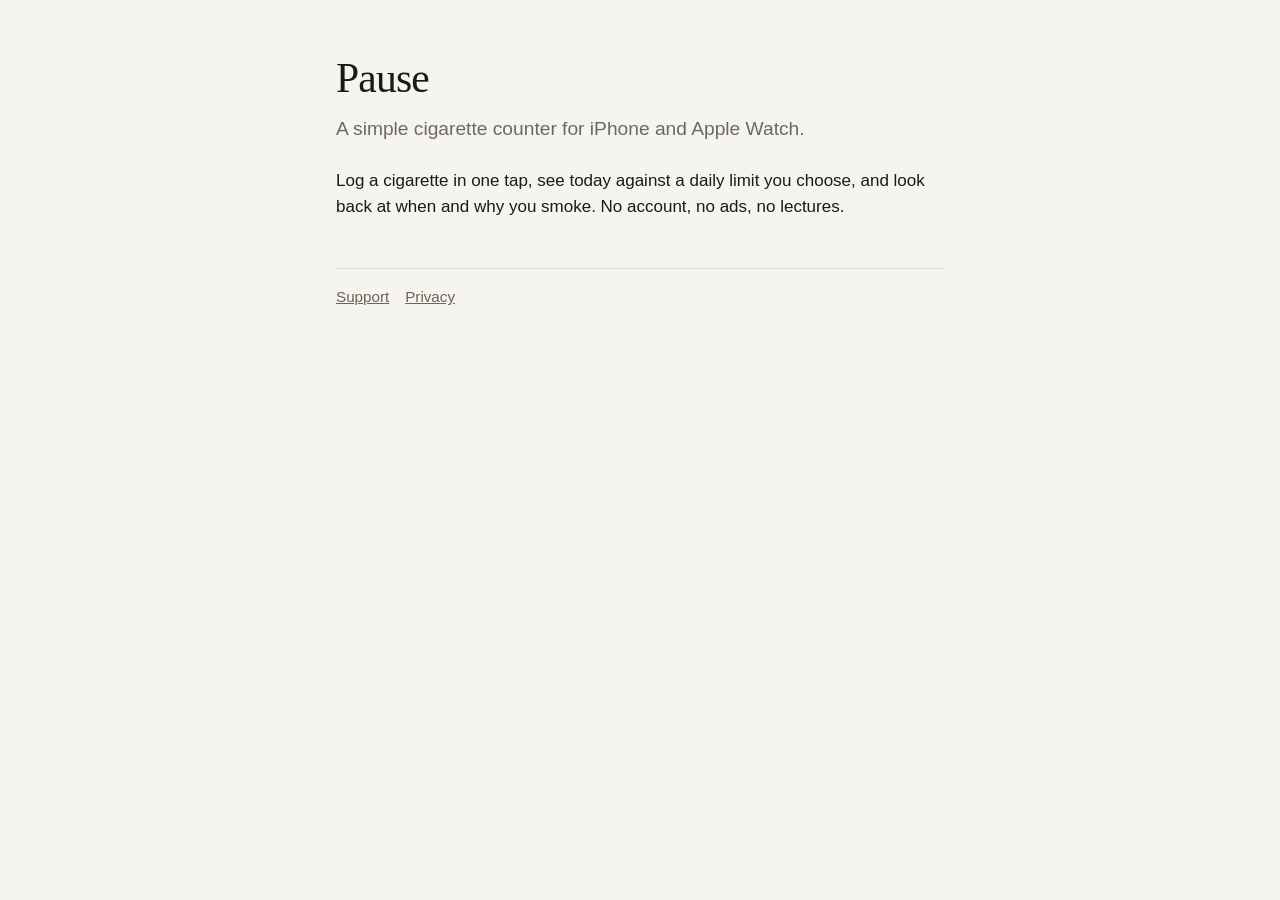
==== index.html @ 1e91a4d9 "Pause website: home, support and privacy pages" ====
<!doctype html>
<html lang="en">
<head>
<meta charset="utf-8">
<meta name="viewport" content="width=device-width, initial-scale=1">
<title>Pause</title>
<link rel="stylesheet" href="style.css">
</head>
<body>
<main>
  <h1>Pause</h1>
  <p class="lede">A simple cigarette counter for iPhone and Apple Watch.</p>
  <p>Log a cigarette in one tap, see today against a daily limit you choose, and look back at when and why you smoke. No account, no ads, no lectures.</p>
  <nav><a href="support.html">Support</a><a href="privacy.html">Privacy</a></nav>
</main>
</body>
</html>
---- style.css ----
:root {
  --bg: #f6f4ef;
  --text: #1b1a18;
  --muted: #6c6862;
  --line: #e2ddd4;
  --accent: #6b6457;
}
@media (prefers-color-scheme: dark) {
  :root {
    --bg: #121212;
    --text: #f2f0eb;
    --muted: #9e9e9c;
    --line: #2b2a28;
    --accent: #d6d1c7;
  }
}
* { box-sizing: border-box; }
body {
  margin: 0;
  background: var(--bg);
  color: var(--text);
  font: 17px/1.55 -apple-system, BlinkMacSystemFont, "SF Pro Text", "Helvetica Neue", Arial, sans-serif;
}
main { max-width: 640px; margin: 0 auto; padding: 56px 16px 64px; }
h1, h2 { font-family: "New York", Georgia, "Times New Roman", serif; font-weight: 400; }
h1 { font-size: 2.6rem; line-height: 1.1; margin: 0 0 12px; letter-spacing: -0.02em; }
h2 { font-size: 1.35rem; margin: 36px 0 8px; }
.lede { font-size: 1.2rem; color: var(--muted); margin: 0 0 24px; }
.muted { color: var(--muted); font-size: 0.95rem; }
a { color: var(--accent); }
nav { display: flex; gap: 16px; margin-top: 48px; padding-top: 16px; border-top: 1px solid var(--line); font-size: 0.95rem; }
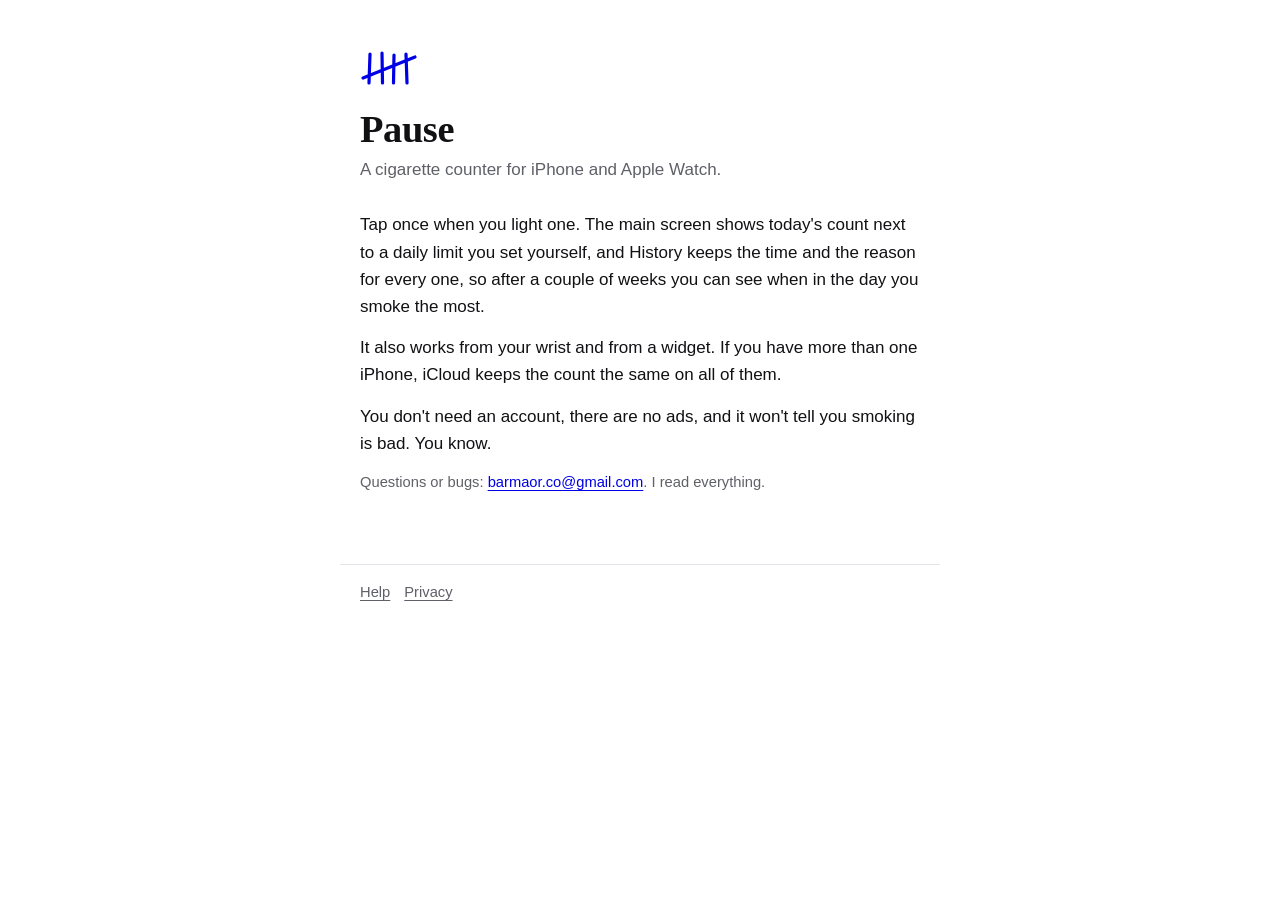
==== commit 83b506ba: "Rewrite the site in my own words, blue instead of beige" ====
--- a/index.html
+++ b/index.html
@@ -3,15 +3,22 @@
 <head>
 <meta charset="utf-8">
 <meta name="viewport" content="width=device-width, initial-scale=1">
-<title>Pause</title>
+<title>Pause, a cigarette counter</title>
+<meta name="description" content="Pause counts your cigarettes on iPhone and Apple Watch, against a daily limit you pick.">
 <link rel="stylesheet" href="style.css">
 </head>
 <body>
 <main>
+  <svg class="tally" viewBox="0 0 72 40" fill="none" stroke="currentColor" stroke-width="3.2" stroke-linecap="round" aria-hidden="true"><path d="M10 6l-1 29M22 5l.5 30M34 7l-.5 28M46 6l1 29M3 30L55 9"/></svg>
   <h1>Pause</h1>
-  <p class="lede">A simple cigarette counter for iPhone and Apple Watch.</p>
-  <p>Log a cigarette in one tap, see today against a daily limit you choose, and look back at when and why you smoke. No account, no ads, no lectures.</p>
-  <nav><a href="support.html">Support</a><a href="privacy.html">Privacy</a></nav>
+  <p class="sub">A cigarette counter for iPhone and Apple Watch.</p>
+
+  <p>Tap once when you light one. The main screen shows today's count next to a daily limit you set yourself, and History keeps the time and the reason for every one, so after a couple of weeks you can see when in the day you smoke the most.</p>
+  <p>It also works from your wrist and from a widget. If you have more than one iPhone, iCloud keeps the count the same on all of them.</p>
+  <p>You don't need an account, there are no ads, and it won't tell you smoking is bad. You know.</p>
+
+  <p class="note">Questions or bugs: <a href="mailto:barmaor.co@gmail.com">barmaor.co@gmail.com</a>. I read everything.</p>
 </main>
+<footer><a href="support.html">Help</a><a href="privacy.html">Privacy</a></footer>
 </body>
 </html>
--- a/style.css
+++ b/style.css
@@ -1,17 +1,18 @@
 :root {
-  --bg: #f6f4ef;
-  --text: #1b1a18;
-  --muted: #6c6862;
-  --line: #e2ddd4;
-  --accent: #6b6457;
+  --bg: #fff;
+  --text: #111114;
+  --muted: #5f6068;
+  --line: #e4e4ea;
+  --blue: #0000e6;
+  --link: #0000e6;
 }
 @media (prefers-color-scheme: dark) {
   :root {
-    --bg: #121212;
-    --text: #f2f0eb;
-    --muted: #9e9e9c;
-    --line: #2b2a28;
-    --accent: #d6d1c7;
+    --bg: #0b0b0e;
+    --text: #ececf1;
+    --muted: #9a9ba6;
+    --line: #26262e;
+    --link: #7c86ff;
   }
 }
 * { box-sizing: border-box; }
@@ -19,13 +20,20 @@
   margin: 0;
   background: var(--bg);
   color: var(--text);
-  font: 17px/1.55 -apple-system, BlinkMacSystemFont, "SF Pro Text", "Helvetica Neue", Arial, sans-serif;
+  font: 17px/1.6 -apple-system, BlinkMacSystemFont, "Helvetica Neue", Arial, sans-serif;
 }
-main { max-width: 640px; margin: 0 auto; padding: 56px 16px 64px; }
-h1, h2 { font-family: "New York", Georgia, "Times New Roman", serif; font-weight: 400; }
-h1 { font-size: 2.6rem; line-height: 1.1; margin: 0 0 12px; letter-spacing: -0.02em; }
-h2 { font-size: 1.35rem; margin: 36px 0 8px; }
-.lede { font-size: 1.2rem; color: var(--muted); margin: 0 0 24px; }
-.muted { color: var(--muted); font-size: 0.95rem; }
-a { color: var(--accent); }
-nav { display: flex; gap: 16px; margin-top: 48px; padding-top: 16px; border-top: 1px solid var(--line); font-size: 0.95rem; }
+main { max-width: 600px; margin: 0 auto; padding: 48px 20px 56px; }
+a { color: var(--link); text-underline-offset: 3px; }
+
+/* four strokes and a slash, like counting on a napkin */
+.tally { display: block; width: 72px; height: 40px; margin: 0 0 20px; color: var(--blue); }
+@media (prefers-color-scheme: dark) { .tally { color: var(--link); } }
+
+h1 { font: 700 2.4rem/1.1 "New York", Georgia, serif; margin: 0 0 6px; letter-spacing: -0.01em; }
+h2 { font-size: 1.05rem; margin: 32px 0 4px; }
+.sub { margin: 0 0 28px; color: var(--muted); }
+p { margin: 0 0 14px; }
+.q { font-weight: 600; margin-bottom: 2px; }
+.note { color: var(--muted); font-size: 0.92rem; }
+footer { max-width: 600px; margin: 0 auto; padding: 16px 20px 40px; border-top: 1px solid var(--line); color: var(--muted); font-size: 0.92rem; }
+footer a { color: inherit; margin-right: 14px; }
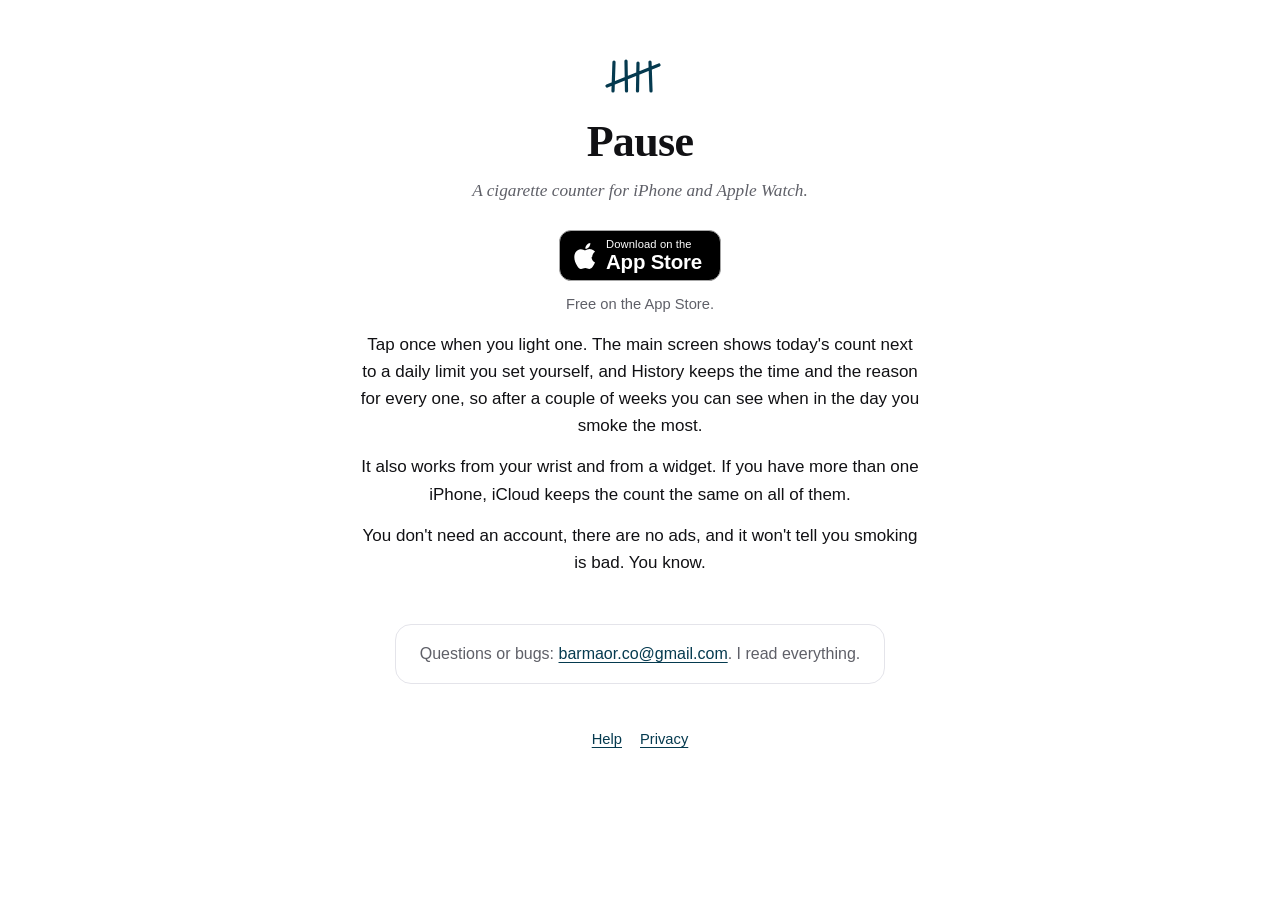
==== commit 24b7edc2: "Home and help pages: centered and easier to read, with App Store links" ====
--- a/index.html
+++ b/index.html
@@ -7,11 +7,13 @@
 <meta name="description" content="Pause counts your cigarettes on iPhone and Apple Watch, against a daily limit you pick.">
 <link rel="stylesheet" href="style.css">
 </head>
-<body>
+<body class="pp">
 <main>
   <svg class="tally" viewBox="0 0 72 40" fill="none" stroke="currentColor" stroke-width="3.2" stroke-linecap="round" aria-hidden="true"><path d="M10 6l-1 29M22 5l.5 30M34 7l-.5 28M46 6l1 29M3 30L55 9"/></svg>
   <h1>Pause</h1>
   <p class="sub">A cigarette counter for iPhone and Apple Watch.</p>
+  <p class="get"><a class="store" href="https://apps.apple.com/app/pause-smoke-less/id6825868376"><svg viewBox="0 0 17 20" aria-hidden="true"><path d="M14.1 10.6c0-2.6 2.1-3.8 2.2-3.9-1.2-1.8-3.1-2-3.7-2-1.6-.2-3.1.9-3.9.9-.8 0-2-.9-3.4-.9-1.7 0-3.3 1-4.2 2.6-1.8 3.1-.5 7.7 1.3 10.2.8 1.2 1.8 2.6 3.1 2.5 1.2 0 1.7-.8 3.2-.8s1.9.8 3.2.8c1.3 0 2.2-1.2 3-2.4.9-1.4 1.3-2.7 1.3-2.8 0 0-2.6-1-2.6-4.1zM11.6 3c.7-.8 1.1-1.9 1-3-1 0-2.1.7-2.8 1.5-.6.7-1.2 1.8-1 2.9 1.1.1 2.1-.6 2.8-1.4z"/></svg><span><small>Download on the</small><b>App Store</b></span></a></p>
+  <p class="small">Free on the App Store.</p>
 
   <p>Tap once when you light one. The main screen shows today's count next to a daily limit you set yourself, and History keeps the time and the reason for every one, so after a couple of weeks you can see when in the day you smoke the most.</p>
   <p>It also works from your wrist and from a widget. If you have more than one iPhone, iCloud keeps the count the same on all of them.</p>
--- a/style.css
+++ b/style.css
@@ -3,8 +3,8 @@
   --text: #111114;
   --muted: #5f6068;
   --line: #e4e4ea;
-  --blue: #0000e6;
-  --link: #0000e6;
+  --blue: #053A4F;
+  --link: #053A4F;
 }
 @media (prefers-color-scheme: dark) {
   :root {
@@ -12,7 +12,7 @@
     --text: #ececf1;
     --muted: #9a9ba6;
     --line: #26262e;
-    --link: #7c86ff;
+    --link: #52CBE3;
   }
 }
 * { box-sizing: border-box; }
@@ -37,3 +37,47 @@
 .note { color: var(--muted); font-size: 0.92rem; }
 footer { max-width: 600px; margin: 0 auto; padding: 16px 20px 40px; border-top: 1px solid var(--line); color: var(--muted); font-size: 0.92rem; }
 footer a { color: inherit; margin-right: 14px; }
+:root { --pp: var(--link); }
+
+/* Hand-made look: one calm centered column, shared by the home, help and privacy pages */
+body.pp { text-align: center; }
+.pp main { max-width: 680px; margin: 0 auto; padding: 56px 22px 36px; }
+.pp h1 { font: 700 clamp(2.15rem, 6.4vw, 2.75rem)/1.08 "New York", "Iowan Old Style", Georgia, serif; letter-spacing: -.015em; margin: 0 auto 12px; max-width: 16em; text-wrap: balance; }
+.pp h1 + .sub, .pp h1 + .small, .pp .top + .sub { font: italic 1.08rem/1.55 "New York", "Iowan Old Style", Georgia, serif; color: var(--muted); max-width: 31em; margin: 0 auto 26px; text-wrap: pretty; }
+.pp main > p, .pp main > ul, .pp main > ol, .pp main > .card { max-width: 33em; margin-left: auto; margin-right: auto; text-wrap: pretty; }
+.pp h2 { font: italic 600 1.32rem/1.3 "New York", "Iowan Old Style", Georgia, serif; color: var(--pp); letter-spacing: 0; margin: 0 auto 10px; max-width: 26em; text-wrap: balance; }
+.pp h2::before { content: ""; display: block; width: 46px; height: 12px; margin: 44px auto 16px; background: var(--pp); opacity: .5;
+                 -webkit-mask: url("data:image/svg+xml,%3Csvg xmlns='http://www.w3.org/2000/svg' viewBox='0 0 46 12'%3E%3Cpath d='M2 7.5c4.5-5 8.5-5 12.5-.4s8.3 4.4 12.4-.2 8.6-4.8 12.3-.1c1.6 2 3 2.6 4.3 2.4' fill='none' stroke='black' stroke-width='2.2' stroke-linecap='round'/%3E%3C/svg%3E") center / contain no-repeat; mask: url("data:image/svg+xml,%3Csvg xmlns='http://www.w3.org/2000/svg' viewBox='0 0 46 12'%3E%3Cpath d='M2 7.5c4.5-5 8.5-5 12.5-.4s8.3 4.4 12.4-.2 8.6-4.8 12.3-.1c1.6 2 3 2.6 4.3 2.4' fill='none' stroke='black' stroke-width='2.2' stroke-linecap='round'/%3E%3C/svg%3E") center / contain no-repeat; }
+.pp ul, .pp ol { list-style: none; padding: 0; }
+.pp li { margin: 0 0 12px; }
+.pp ol { counter-reset: step; }
+.pp ol li { counter-increment: step; }
+.pp ol li::before { content: counter(step); display: block; width: 26px; height: 26px; margin: 0 auto 4px; border: 1.5px solid var(--pp); border-radius: 50%;
+                    font: italic 600 .9rem/23px "New York", Georgia, serif; color: var(--pp); }
+.pp strong { font-weight: 650; }
+.pp a { color: var(--pp); }
+.pp .q { font-weight: 650; margin-top: 26px; margin-bottom: 4px; }
+.pp .small { font-size: .92rem; color: var(--muted); }
+.pp .card { text-align: center; }
+.pp main > p.note { display: block; width: fit-content; max-width: 100%; margin: 48px auto 0; padding: 16px 24px; border: 1px solid var(--line); border-radius: 16px; font-size: 1rem; color: var(--muted); }
+.pp header.site { justify-content: center; flex-wrap: wrap; }
+.pp header.site nav { margin-left: 18px; }
+.pp footer { text-align: center; border-top: 0; padding-top: 8px; }
+.pp footer a { margin: 0 9px; }
+.pp .hero-icon { display: block; width: 96px; height: 96px; margin: 0 auto 22px; border-radius: 22px; rotate: -4deg; box-shadow: 0 12px 30px rgba(0,0,0,.18); }
+.pp .tally { margin: 0 auto 22px; }
+.pp .top { flex-direction: column; justify-content: center; gap: 18px; margin-bottom: 12px; }
+.pp .get { display: flex; flex-wrap: wrap; justify-content: center; align-items: center; gap: 12px 18px; margin: 4px auto 12px; }
+.pp .store { display: inline-flex; align-items: center; gap: 10px; background: #000; color: #fff; border: 1px solid #a6a6a6; border-radius: 12px;
+             padding: 7px 18px 7px 14px; text-decoration: none; line-height: 1.1; text-align: left; transition: transform .15s; }
+.pp .store:hover { transform: translateY(-1px); }
+.pp .store svg { width: 22px; height: 26px; fill: #fff; flex: none; }
+.pp .store small { display: block; font-size: .7rem; letter-spacing: .01em; }
+.pp .store b { display: block; font-size: 1.28rem; font-weight: 600; letter-spacing: -.01em; }
+.pp .get .soon { background: none; color: var(--muted); border: 1.5px dashed var(--line); font-weight: 500; font-style: italic; padding: 10px 18px; border-radius: 12px; }
+.pp .shots { justify-content: center; margin: 34px auto 8px; }
+.pp .shots figcaption { font-style: italic; }
+@media (max-width: 520px) {
+  .pp main { padding: 40px 18px 28px; }
+  .pp h2::before { margin-top: 36px; }
+}
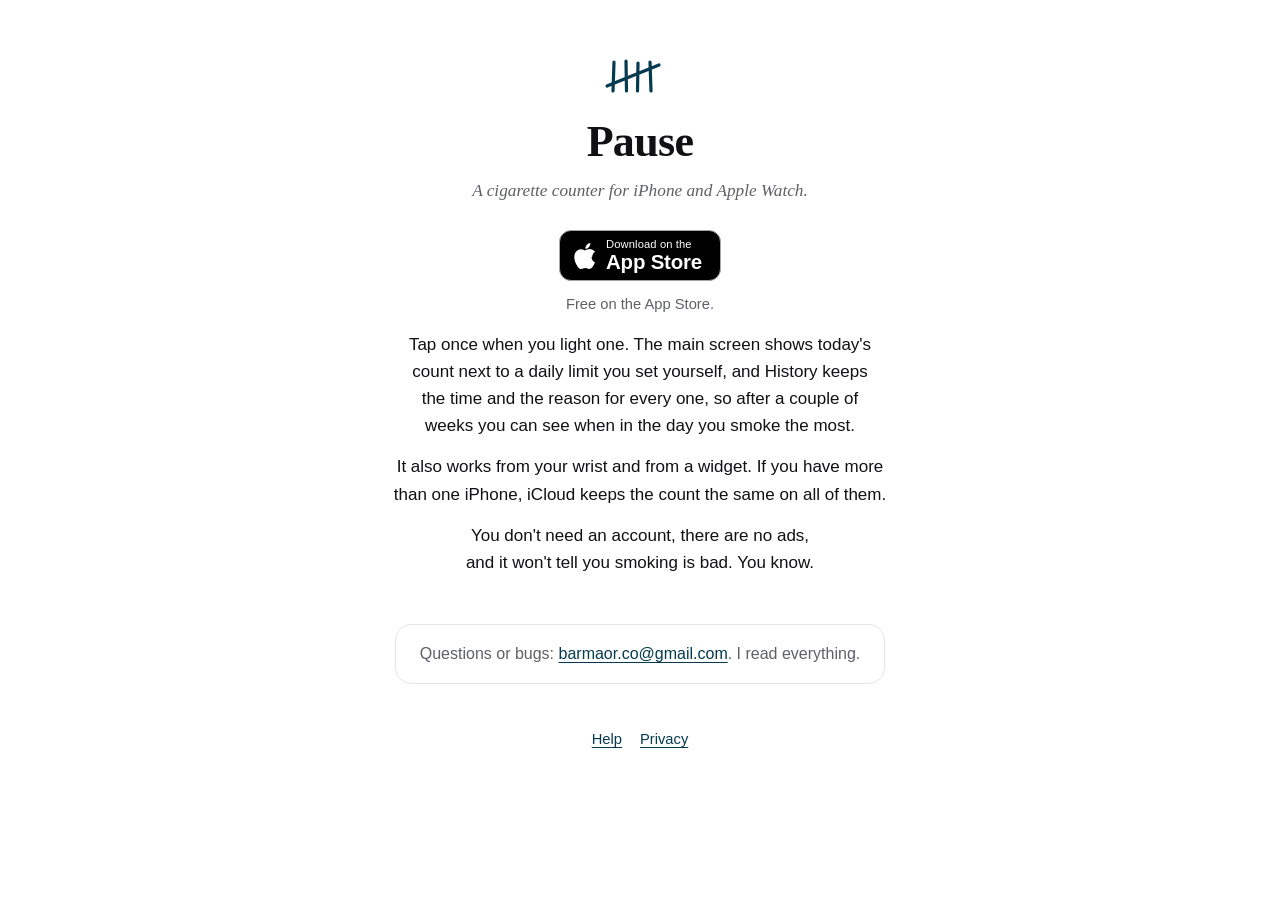
==== commit d21b296b: "Tidier line breaks on phones" ====
--- a/index.html
+++ b/index.html
@@ -19,7 +19,7 @@
   <p>It also works from your wrist and from a widget. If you have more than one iPhone, iCloud keeps the count the same on all of them.</p>
   <p>You don't need an account, there are no ads, and it won't tell you smoking is bad. You know.</p>
 
-  <p class="note">Questions or bugs: <a href="mailto:barmaor.co@gmail.com">barmaor.co@gmail.com</a>. I read everything.</p>
+  <p class="note">Questions or bugs: <a href="mailto:barmaor.co@gmail.com">barmaor.co@gmail.com</a>. <span class="nb">I read everything.</span></p>
 </main>
 <footer><a href="support.html">Help</a><a href="privacy.html">Privacy</a></footer>
 </body>
--- a/style.css
+++ b/style.css
@@ -12,7 +12,7 @@
     --text: #ececf1;
     --muted: #9a9ba6;
     --line: #26262e;
-    --link: #52CBE3;
+    --link: #3092B5;
   }
 }
 * { box-sizing: border-box; }
@@ -34,7 +34,8 @@
 .sub { margin: 0 0 28px; color: var(--muted); }
 p { margin: 0 0 14px; }
 .q { font-weight: 600; margin-bottom: 2px; }
-.note { color: var(--muted); font-size: 0.92rem; }
+.note { color: var(--muted); font-size: 0.92rem; text-wrap: balance; }
+.nb { white-space: nowrap; }
 footer { max-width: 600px; margin: 0 auto; padding: 16px 20px 40px; border-top: 1px solid var(--line); color: var(--muted); font-size: 0.92rem; }
 footer a { color: inherit; margin-right: 14px; }
 :root { --pp: var(--link); }
@@ -46,8 +47,7 @@
 .pp h1 + .sub, .pp h1 + .small, .pp .top + .sub { font: italic 1.08rem/1.55 "New York", "Iowan Old Style", Georgia, serif; color: var(--muted); max-width: 31em; margin: 0 auto 26px; text-wrap: pretty; }
 .pp main > p, .pp main > ul, .pp main > ol, .pp main > .card { max-width: 33em; margin-left: auto; margin-right: auto; text-wrap: pretty; }
 .pp h2 { font: italic 600 1.32rem/1.3 "New York", "Iowan Old Style", Georgia, serif; color: var(--pp); letter-spacing: 0; margin: 0 auto 10px; max-width: 26em; text-wrap: balance; }
-.pp h2::before { content: ""; display: block; width: 46px; height: 12px; margin: 44px auto 16px; background: var(--pp); opacity: .5;
-                 -webkit-mask: url("data:image/svg+xml,%3Csvg xmlns='http://www.w3.org/2000/svg' viewBox='0 0 46 12'%3E%3Cpath d='M2 7.5c4.5-5 8.5-5 12.5-.4s8.3 4.4 12.4-.2 8.6-4.8 12.3-.1c1.6 2 3 2.6 4.3 2.4' fill='none' stroke='black' stroke-width='2.2' stroke-linecap='round'/%3E%3C/svg%3E") center / contain no-repeat; mask: url("data:image/svg+xml,%3Csvg xmlns='http://www.w3.org/2000/svg' viewBox='0 0 46 12'%3E%3Cpath d='M2 7.5c4.5-5 8.5-5 12.5-.4s8.3 4.4 12.4-.2 8.6-4.8 12.3-.1c1.6 2 3 2.6 4.3 2.4' fill='none' stroke='black' stroke-width='2.2' stroke-linecap='round'/%3E%3C/svg%3E") center / contain no-repeat; }
+.pp h2::before { content: ""; display: block; margin-top: 52px; }
 .pp ul, .pp ol { list-style: none; padding: 0; }
 .pp li { margin: 0 0 12px; }
 .pp ol { counter-reset: step; }
@@ -81,3 +81,6 @@
   .pp main { padding: 40px 18px 28px; }
   .pp h2::before { margin-top: 36px; }
 }
+
+/* Even line lengths, no stray last words */
+p, li, .pp main > p, .pp main > ul, .pp main > ol { text-wrap: balance; }
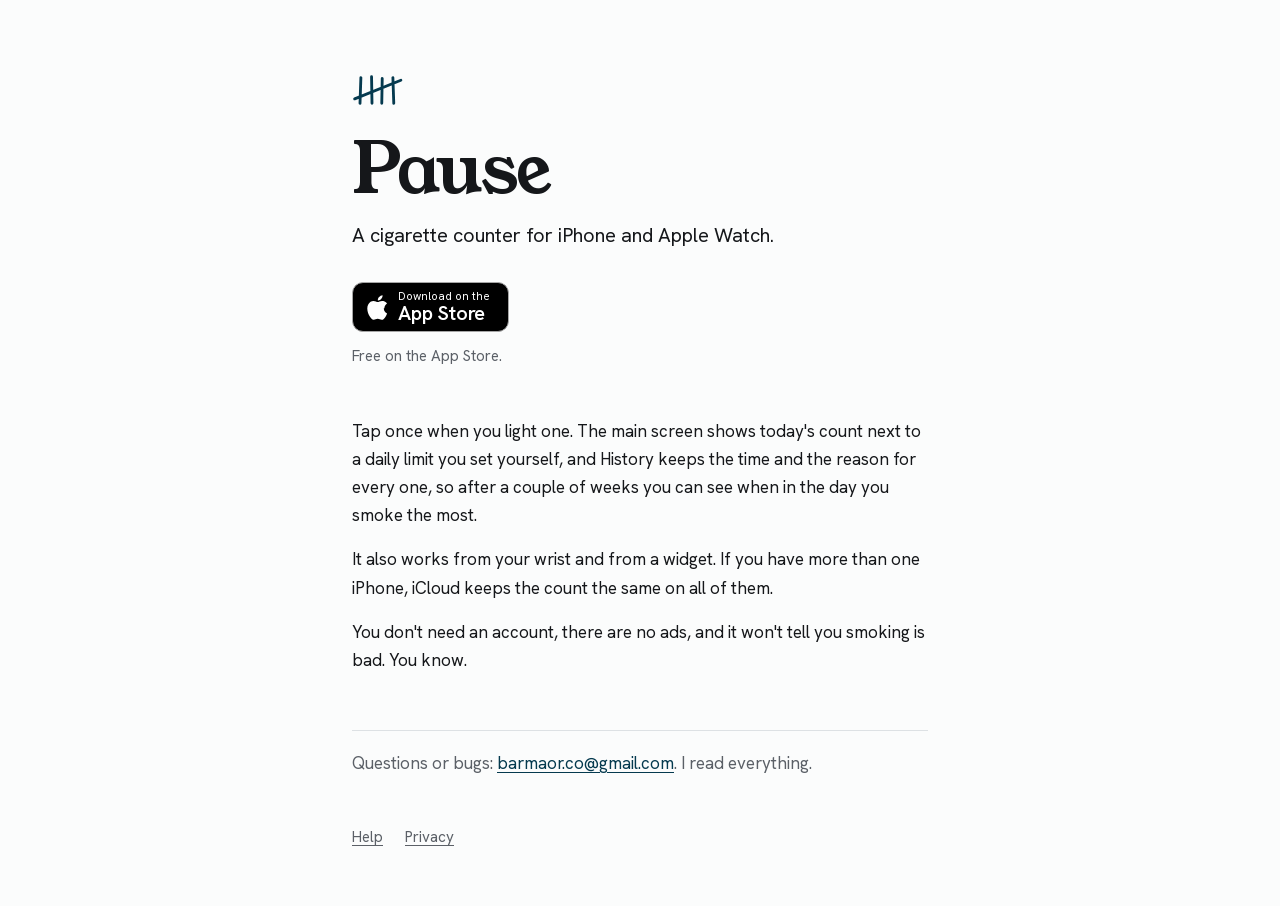
==== commit e7aca879: "New type and layout, self-hosted fonts" ====
--- a/index.html
+++ b/index.html
@@ -5,9 +5,12 @@
 <meta name="viewport" content="width=device-width, initial-scale=1">
 <title>Pause, a cigarette counter</title>
 <meta name="description" content="Pause counts your cigarettes on iPhone and Apple Watch, against a daily limit you pick.">
+<link rel="preload" href="fonts/young-serif-normal-latin.woff2" as="font" type="font/woff2" crossorigin>
+<link rel="preload" href="fonts/hanken-grotesk-normal-latin.woff2" as="font" type="font/woff2" crossorigin>
+<link rel="stylesheet" href="fonts.css">
 <link rel="stylesheet" href="style.css">
 </head>
-<body class="pp">
+<body>
 <main>
   <svg class="tally" viewBox="0 0 72 40" fill="none" stroke="currentColor" stroke-width="3.2" stroke-linecap="round" aria-hidden="true"><path d="M10 6l-1 29M22 5l.5 30M34 7l-.5 28M46 6l1 29M3 30L55 9"/></svg>
   <h1>Pause</h1>
--- a/fonts.css
+++ b/fonts.css
@@ -0,0 +1,33 @@
+/* Self-hosted fonts (SIL Open Font License) */
+@font-face {
+  font-family: 'Hanken Grotesk';
+  font-style: normal;
+  font-weight: 100 900;
+  font-display: swap;
+  src: url(fonts/hanken-grotesk-normal-latin-ext.woff2) format('woff2');
+  unicode-range: U+0100-02BA, U+02BD-02C5, U+02C7-02CC, U+02CE-02D7, U+02DD-02FF, U+0304, U+0308, U+0329, U+1D00-1DBF, U+1E00-1E9F, U+1EF2-1EFF, U+2020, U+20A0-20AB, U+20AD-20C4, U+2113, U+2C60-2C7F, U+A720-A7FF;
+}
+@font-face {
+  font-family: 'Hanken Grotesk';
+  font-style: normal;
+  font-weight: 100 900;
+  font-display: swap;
+  src: url(fonts/hanken-grotesk-normal-latin.woff2) format('woff2');
+  unicode-range: U+0000-00FF, U+0131, U+0152-0153, U+02BB-02BC, U+02C6, U+02DA, U+02DC, U+0304, U+0308, U+0329, U+2000-206F, U+20AC, U+2122, U+2191, U+2193, U+2212, U+2215, U+FEFF, U+FFFD;
+}
+@font-face {
+  font-family: 'Young Serif';
+  font-style: normal;
+  font-weight: 400;
+  font-display: swap;
+  src: url(fonts/young-serif-normal-latin-ext.woff2) format('woff2');
+  unicode-range: U+0100-02BA, U+02BD-02C5, U+02C7-02CC, U+02CE-02D7, U+02DD-02FF, U+0304, U+0308, U+0329, U+1D00-1DBF, U+1E00-1E9F, U+1EF2-1EFF, U+2020, U+20A0-20AB, U+20AD-20C4, U+2113, U+2C60-2C7F, U+A720-A7FF;
+}
+@font-face {
+  font-family: 'Young Serif';
+  font-style: normal;
+  font-weight: 400;
+  font-display: swap;
+  src: url(fonts/young-serif-normal-latin.woff2) format('woff2');
+  unicode-range: U+0000-00FF, U+0131, U+0152-0153, U+02BB-02BC, U+02C6, U+02DA, U+02DC, U+0304, U+0308, U+0329, U+2000-206F, U+20AC, U+2122, U+2191, U+2193, U+2212, U+2215, U+FEFF, U+FFFD;
+}
--- a/style.css
+++ b/style.css
@@ -1,86 +1,79 @@
+/* Pause: a notebook page. Young Serif for the few big words, Hanken Grotesk for reading. */
 :root {
-  --bg: #fff;
-  --text: #111114;
-  --muted: #5f6068;
-  --line: #e4e4ea;
-  --blue: #053A4F;
-  --link: #053A4F;
+  color-scheme: light dark;
+  --paper: #fbfcfc;
+  --ink: #15171a;
+  --soft: #5b6067;
+  --rule: #dde1e4;
+  --accent: #053A4F;
+  --select: rgba(5, 58, 79, .16);
+  --serif: "Young Serif", "Iowan Old Style", Georgia, serif;
+  --sans: "Hanken Grotesk", -apple-system, "Helvetica Neue", Arial, sans-serif;
 }
 @media (prefers-color-scheme: dark) {
   :root {
-    --bg: #0b0b0e;
-    --text: #ececf1;
-    --muted: #9a9ba6;
-    --line: #26262e;
-    --link: #3092B5;
+    --paper: #0d0f11;
+    --ink: #e8ebed;
+    --soft: #9aa1a8;
+    --rule: #262b30;
+    --accent: #3092B5;
+    --select: rgba(48, 146, 181, .3);
   }
 }
 * { box-sizing: border-box; }
+html { -webkit-text-size-adjust: 100%; }
 body {
   margin: 0;
-  background: var(--bg);
-  color: var(--text);
-  font: 17px/1.6 -apple-system, BlinkMacSystemFont, "Helvetica Neue", Arial, sans-serif;
+  background: var(--paper);
+  color: var(--ink);
+  font: 400 1.0625rem/1.65 var(--sans);
+  font-kerning: normal;
+  -webkit-font-smoothing: antialiased;
 }
-main { max-width: 600px; margin: 0 auto; padding: 48px 20px 56px; }
-a { color: var(--link); text-underline-offset: 3px; }
+::selection { background: var(--select); }
+a { color: var(--accent); text-decoration-thickness: 1px; text-underline-offset: .2em; }
+a:hover { text-decoration-thickness: 2px; }
+:focus-visible { outline: 2px solid var(--accent); outline-offset: 3px; border-radius: 3px; }
+
+main, footer { width: min(100% - 40px, 36rem); margin-inline: auto; }
+main { padding: 72px 0 24px; }
 
 /* four strokes and a slash, like counting on a napkin */
-.tally { display: block; width: 72px; height: 40px; margin: 0 0 20px; color: var(--blue); }
-@media (prefers-color-scheme: dark) { .tally { color: var(--link); } }
+.tally { display: block; width: 64px; height: 36px; margin: 0 0 28px; color: var(--accent); }
 
-h1 { font: 700 2.4rem/1.1 "New York", Georgia, serif; margin: 0 0 6px; letter-spacing: -0.01em; }
-h2 { font-size: 1.05rem; margin: 32px 0 4px; }
-.sub { margin: 0 0 28px; color: var(--muted); }
-p { margin: 0 0 14px; }
-.q { font-weight: 600; margin-bottom: 2px; }
-.note { color: var(--muted); font-size: 0.92rem; text-wrap: balance; }
+h1 { font: 400 clamp(3rem, 12vw, 4.4rem)/.95 var(--serif); letter-spacing: -.02em; margin: 0 0 18px; text-wrap: balance; }
+h1.page { font-size: clamp(2.4rem, 9vw, 3.2rem); }
+.sub { font-size: 1.25rem; line-height: 1.45; margin: 0 0 32px; max-width: 24em; text-wrap: pretty; }
+h1 + .small { margin: 0 0 32px; }
+h2 { font: 400 1.6rem/1.2 var(--serif); letter-spacing: -.01em; margin: 56px 0 12px; text-wrap: balance; }
+p { margin: 0 0 16px; text-wrap: pretty; }
+.q { font-weight: 650; margin: 30px 0 4px; }
+h2 + .q { margin-top: 8px; }
+strong { font-weight: 650; }
+.small { font-size: .95rem; color: var(--soft); }
+ul, ol { margin: 0 0 16px; padding-left: 1.2em; }
+li { margin: 0 0 8px; padding-left: .2em; }
+li::marker { color: var(--soft); }
+
+/* App Store badge, kept to Apple's black */
+.get { margin: 0 0 12px; }
+.store { display: inline-flex; align-items: center; gap: 10px; background: #000; color: #fff; border: 1px solid #a6a6a6; border-radius: 11px;
+         padding: 7px 18px 7px 14px; text-decoration: none; line-height: 1.1; }
+.store:hover { background: #1b1d1f; }
+.store svg { width: 21px; height: 25px; fill: #fff; flex: none; }
+.store small { display: block; font-size: .7rem; }
+.store b { display: block; font-size: 1.25rem; font-weight: 600; letter-spacing: -.01em; }
+.get + .small { margin-bottom: 48px; }
+
+.note { margin-top: 56px; padding-top: 18px; border-top: 1px solid var(--rule); color: var(--soft); }
 .nb { white-space: nowrap; }
-footer { max-width: 600px; margin: 0 auto; padding: 16px 20px 40px; border-top: 1px solid var(--line); color: var(--muted); font-size: 0.92rem; }
-footer a { color: inherit; margin-right: 14px; }
-:root { --pp: var(--link); }
 
-/* Hand-made look: one calm centered column, shared by the home, help and privacy pages */
-body.pp { text-align: center; }
-.pp main { max-width: 680px; margin: 0 auto; padding: 56px 22px 36px; }
-.pp h1 { font: 700 clamp(2.15rem, 6.4vw, 2.75rem)/1.08 "New York", "Iowan Old Style", Georgia, serif; letter-spacing: -.015em; margin: 0 auto 12px; max-width: 16em; text-wrap: balance; }
-.pp h1 + .sub, .pp h1 + .small, .pp .top + .sub { font: italic 1.08rem/1.55 "New York", "Iowan Old Style", Georgia, serif; color: var(--muted); max-width: 31em; margin: 0 auto 26px; text-wrap: pretty; }
-.pp main > p, .pp main > ul, .pp main > ol, .pp main > .card { max-width: 33em; margin-left: auto; margin-right: auto; text-wrap: pretty; }
-.pp h2 { font: italic 600 1.32rem/1.3 "New York", "Iowan Old Style", Georgia, serif; color: var(--pp); letter-spacing: 0; margin: 0 auto 10px; max-width: 26em; text-wrap: balance; }
-.pp h2::before { content: ""; display: block; margin-top: 52px; }
-.pp ul, .pp ol { list-style: none; padding: 0; }
-.pp li { margin: 0 0 12px; }
-.pp ol { counter-reset: step; }
-.pp ol li { counter-increment: step; }
-.pp ol li::before { content: counter(step); display: block; width: 26px; height: 26px; margin: 0 auto 4px; border: 1.5px solid var(--pp); border-radius: 50%;
-                    font: italic 600 .9rem/23px "New York", Georgia, serif; color: var(--pp); }
-.pp strong { font-weight: 650; }
-.pp a { color: var(--pp); }
-.pp .q { font-weight: 650; margin-top: 26px; margin-bottom: 4px; }
-.pp .small { font-size: .92rem; color: var(--muted); }
-.pp .card { text-align: center; }
-.pp main > p.note { display: block; width: fit-content; max-width: 100%; margin: 48px auto 0; padding: 16px 24px; border: 1px solid var(--line); border-radius: 16px; font-size: 1rem; color: var(--muted); }
-.pp header.site { justify-content: center; flex-wrap: wrap; }
-.pp header.site nav { margin-left: 18px; }
-.pp footer { text-align: center; border-top: 0; padding-top: 8px; }
-.pp footer a { margin: 0 9px; }
-.pp .hero-icon { display: block; width: 96px; height: 96px; margin: 0 auto 22px; border-radius: 22px; rotate: -4deg; box-shadow: 0 12px 30px rgba(0,0,0,.18); }
-.pp .tally { margin: 0 auto 22px; }
-.pp .top { flex-direction: column; justify-content: center; gap: 18px; margin-bottom: 12px; }
-.pp .get { display: flex; flex-wrap: wrap; justify-content: center; align-items: center; gap: 12px 18px; margin: 4px auto 12px; }
-.pp .store { display: inline-flex; align-items: center; gap: 10px; background: #000; color: #fff; border: 1px solid #a6a6a6; border-radius: 12px;
-             padding: 7px 18px 7px 14px; text-decoration: none; line-height: 1.1; text-align: left; transition: transform .15s; }
-.pp .store:hover { transform: translateY(-1px); }
-.pp .store svg { width: 22px; height: 26px; fill: #fff; flex: none; }
-.pp .store small { display: block; font-size: .7rem; letter-spacing: .01em; }
-.pp .store b { display: block; font-size: 1.28rem; font-weight: 600; letter-spacing: -.01em; }
-.pp .get .soon { background: none; color: var(--muted); border: 1.5px dashed var(--line); font-weight: 500; font-style: italic; padding: 10px 18px; border-radius: 12px; }
-.pp .shots { justify-content: center; margin: 34px auto 8px; }
-.pp .shots figcaption { font-style: italic; }
+footer { display: flex; gap: 22px; padding: 8px 0 56px; font-size: .95rem; }
+footer a { color: var(--soft); }
+footer a:hover { color: var(--ink); }
+
 @media (max-width: 520px) {
-  .pp main { padding: 40px 18px 28px; }
-  .pp h2::before { margin-top: 36px; }
+  main { padding-top: 48px; }
+  .sub { font-size: 1.15rem; }
+  h2 { margin-top: 44px; }
 }
-
-/* Even line lengths, no stray last words */
-p, li, .pp main > p, .pp main > ul, .pp main > ol { text-wrap: balance; }
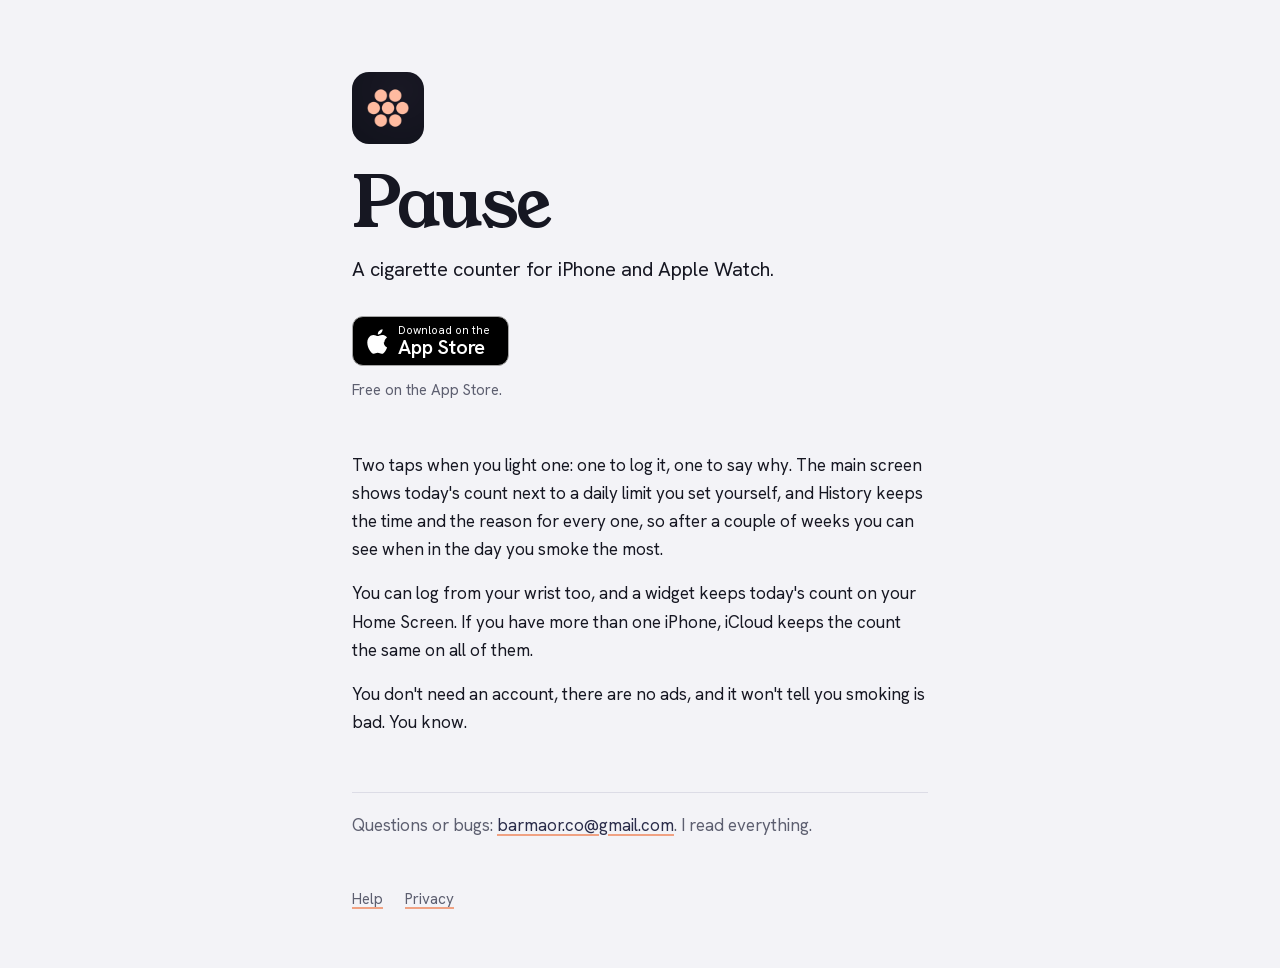
==== commit 2bfe01f2: "Use the real app icon and ink-and-peach colors The home page shows the app icon instead of a drawn t" ====
--- a/index.html
+++ b/index.html
@@ -7,19 +7,27 @@
 <meta name="description" content="Pause counts your cigarettes on iPhone and Apple Watch, against a daily limit you pick.">
 <link rel="preload" href="fonts/young-serif-normal-latin.woff2" as="font" type="font/woff2" crossorigin>
 <link rel="preload" href="fonts/hanken-grotesk-normal-latin.woff2" as="font" type="font/woff2" crossorigin>
+<meta property="og:title" content="Pause, a cigarette counter">
+<meta property="og:description" content="Pause counts your cigarettes on iPhone and Apple Watch, against a daily limit you pick.">
+<meta property="og:image" content="https://bluedreams666.github.io/pause-site/icon.png">
+<meta property="og:url" content="https://bluedreams666.github.io/pause-site/">
+<meta property="og:type" content="website">
+<meta name="twitter:card" content="summary">
+<link rel="icon" href="favicon.png">
+<link rel="apple-touch-icon" href="icon.png">
 <link rel="stylesheet" href="fonts.css">
-<link rel="stylesheet" href="style.css">
+<link rel="stylesheet" href="style.css?v=3">
 </head>
 <body>
 <main>
-  <svg class="tally" viewBox="0 0 72 40" fill="none" stroke="currentColor" stroke-width="3.2" stroke-linecap="round" aria-hidden="true"><path d="M10 6l-1 29M22 5l.5 30M34 7l-.5 28M46 6l1 29M3 30L55 9"/></svg>
+  <img class="appicon" src="icon.png" width="72" height="72" alt="">
   <h1>Pause</h1>
   <p class="sub">A cigarette counter for iPhone and Apple Watch.</p>
   <p class="get"><a class="store" href="https://apps.apple.com/app/pause-smoke-less/id6825868376"><svg viewBox="0 0 17 20" aria-hidden="true"><path d="M14.1 10.6c0-2.6 2.1-3.8 2.2-3.9-1.2-1.8-3.1-2-3.7-2-1.6-.2-3.1.9-3.9.9-.8 0-2-.9-3.4-.9-1.7 0-3.3 1-4.2 2.6-1.8 3.1-.5 7.7 1.3 10.2.8 1.2 1.8 2.6 3.1 2.5 1.2 0 1.7-.8 3.2-.8s1.9.8 3.2.8c1.3 0 2.2-1.2 3-2.4.9-1.4 1.3-2.7 1.3-2.8 0 0-2.6-1-2.6-4.1zM11.6 3c.7-.8 1.1-1.9 1-3-1 0-2.1.7-2.8 1.5-.6.7-1.2 1.8-1 2.9 1.1.1 2.1-.6 2.8-1.4z"/></svg><span><small>Download on the</small><b>App Store</b></span></a></p>
   <p class="small">Free on the App Store.</p>
 
-  <p>Tap once when you light one. The main screen shows today's count next to a daily limit you set yourself, and History keeps the time and the reason for every one, so after a couple of weeks you can see when in the day you smoke the most.</p>
-  <p>It also works from your wrist and from a widget. If you have more than one iPhone, iCloud keeps the count the same on all of them.</p>
+  <p>Two taps when you light one: one to log it, one to say why. The main screen shows today's count next to a daily limit you set yourself, and History keeps the time and the reason for every one, so after a couple of weeks you can see when in the day you smoke the most.</p>
+  <p>You can log from your wrist too, and a widget keeps today's count on your Home Screen. If you have more than one iPhone, iCloud keeps the count the same on all of them.</p>
   <p>You don't need an account, there are no ads, and it won't tell you smoking is bad. You know.</p>
 
   <p class="note">Questions or bugs: <a href="mailto:barmaor.co@gmail.com">barmaor.co@gmail.com</a>. <span class="nb">I read everything.</span></p>
--- a/style.css
+++ b/style.css
@@ -1,23 +1,27 @@
 /* Pause: a notebook page. Young Serif for the few big words, Hanken Grotesk for reading. */
 :root {
   color-scheme: light dark;
-  --paper: #fbfcfc;
-  --ink: #15171a;
-  --soft: #5b6067;
-  --rule: #dde1e4;
-  --accent: #053A4F;
-  --select: rgba(5, 58, 79, .16);
+  --paper: #f3f3f7;
+  --ink: #161722;
+  --soft: #5d5f70;
+  --rule: #dcdce6;
+  --accent: #2b2d4a;
+  --head: #161722;
+  --peach: #f0a283;
+  --select: rgba(253, 187, 160, .45);
   --serif: "Young Serif", "Iowan Old Style", Georgia, serif;
   --sans: "Hanken Grotesk", -apple-system, "Helvetica Neue", Arial, sans-serif;
 }
 @media (prefers-color-scheme: dark) {
   :root {
-    --paper: #0d0f11;
-    --ink: #e8ebed;
-    --soft: #9aa1a8;
-    --rule: #262b30;
-    --accent: #3092B5;
-    --select: rgba(48, 146, 181, .3);
+    --paper: #15161f;
+    --ink: #e9e8ef;
+    --soft: #9d9fb0;
+    --rule: #2a2c3b;
+    --accent: #FDBBA0;
+    --head: #FDBBA0;
+    --peach: #FDBBA0;
+    --select: rgba(253, 187, 160, .28);
   }
 }
 * { box-sizing: border-box; }
@@ -31,16 +35,20 @@
   -webkit-font-smoothing: antialiased;
 }
 ::selection { background: var(--select); }
-a { color: var(--accent); text-decoration-thickness: 1px; text-underline-offset: .2em; }
-a:hover { text-decoration-thickness: 2px; }
+a { color: var(--accent); text-decoration-color: var(--peach); text-decoration-thickness: 2px; text-underline-offset: .2em; }
+a:hover { text-decoration-thickness: 3px; }
 :focus-visible { outline: 2px solid var(--accent); outline-offset: 3px; border-radius: 3px; }
 
 main, footer { width: min(100% - 40px, 36rem); margin-inline: auto; }
 main { padding: 72px 0 24px; }
 
-/* four strokes and a slash, like counting on a napkin */
-.tally { display: block; width: 64px; height: 36px; margin: 0 0 28px; color: var(--accent); }
+/* The app's own icon */
+.appicon { display: block; width: 72px; height: 72px; border-radius: 17px; margin: 0 0 26px; }
+.home { display: inline-flex; align-items: center; gap: 10px; margin: 0 0 30px; padding: 6px 0; color: var(--ink); text-decoration: none; font: 400 1.15rem/1 var(--serif); }
+.home img { width: 40px; height: 40px; border-radius: 10px; }
+@media (prefers-color-scheme: dark) { .appicon, .home img { box-shadow: 0 0 0 1px var(--rule); } }
 
+h1, h2 { color: var(--head); }
 h1 { font: 400 clamp(3rem, 12vw, 4.4rem)/.95 var(--serif); letter-spacing: -.02em; margin: 0 0 18px; text-wrap: balance; }
 h1.page { font-size: clamp(2.4rem, 9vw, 3.2rem); }
 .sub { font-size: 1.25rem; line-height: 1.45; margin: 0 0 32px; max-width: 24em; text-wrap: pretty; }
